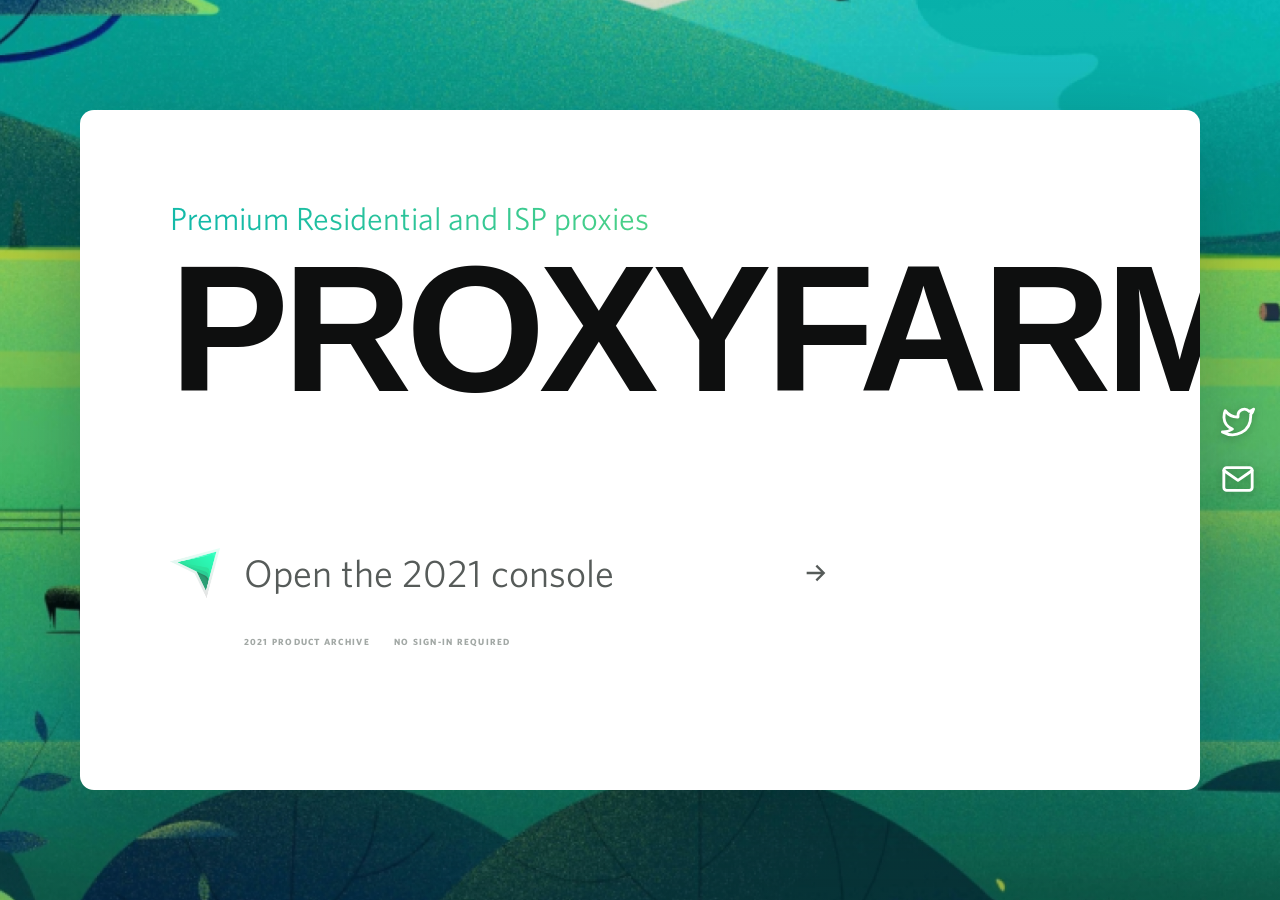
==== index.html @ 5f92fbb4 "Publish ProxyFarm 2021 archive" ====
<!doctype html>
<html lang="en">
  <head>
    <meta charset="UTF-8" />
    <meta name="viewport" content="width=device-width, initial-scale=1.0" />
    <meta name="description" content="ProxyFarm's preserved 2021 proxy dashboard." />
    <meta name="theme-color" content="#27c88a" />
    <title>ProxyFarm — 2021</title>
    <link rel="icon" href="assets/proxyfarm-logo.png" type="image/png" />
    <link rel="stylesheet" href="styles.css" />
  </head>
  <body>
    <a class="skip-link" href="#main-content">Skip to content</a>

    <section class="login-screen" id="login-screen" aria-labelledby="login-title">
      <div class="login-card">
        <p class="gradient-kicker">Premium Residential and ISP proxies</p>
        <h1 id="login-title">PROXYFARM</h1>
        <button class="dashboard-entry" id="dashboard-entry" type="button">
          <img src="assets/proxyfarm-arrow.png" alt="" />
          <span>Open the 2021 console</span>
          <svg viewBox="0 0 24 24" aria-hidden="true"><path d="m13 5 7 7-7 7-1.4-1.4 4.6-4.6H4v-2h12.2l-4.6-4.6L13 5Z" /></svg>
        </button>
        <div class="login-meta">
          <span>2021 PRODUCT ARCHIVE</span>
          <span>NO SIGN-IN REQUIRED</span>
        </div>
      </div>
      <div class="login-socials" aria-label="Historical links">
        <button type="button" data-notice="The original Twitter link is no longer active." aria-label="Historical Twitter link">
          <img src="assets/twitter.svg" alt="" />
        </button>
        <button type="button" data-notice="The original support inbox is no longer monitored." aria-label="Historical support link">
          <img src="assets/mail.svg" alt="" />
        </button>
      </div>
    </section>

    <div class="dashboard" id="dashboard" hidden>
      <aside class="mobile-drawer" id="mobile-drawer" aria-label="Mobile navigation" aria-hidden="true">
        <button class="drawer-close" id="drawer-close" type="button" aria-label="Close navigation">×</button>
        <div class="sidebar-inner"></div>
      </aside>

      <aside class="sidebar" aria-label="Primary navigation">
        <div class="sidebar-content">
          <button class="logo-button" type="button" data-route="home" aria-label="Return to ProxyFarm home">
            <img src="assets/proxyfarm-logo.png" alt="ProxyFarm" />
          </button>
          <nav class="sidebar-links">
            <button type="button" data-route="isp">ISP</button>
            <button type="button" data-route="residential">RESIDENTIAL</button>
            <button type="button" data-route="purchase">PURCHASE</button>
          </nav>
          <div class="sidebar-bottom">
            <span>2021 ARCHIVE</span>
            <div class="sidebar-socials">
              <button type="button" data-notice="The original support inbox is no longer monitored." aria-label="Historical email"><img src="assets/mail.svg" alt="" /></button>
              <button type="button" data-notice="The original Twitter link is no longer active." aria-label="Historical Twitter"><img src="assets/twitter.svg" alt="" /></button>
              <button type="button" id="terms-button" aria-label="View archive information">i</button>
            </div>
          </div>
        </div>
      </aside>

      <main class="main" id="main-content" tabindex="-1">
        <div class="mobile-bar">
          <button class="hamburger" id="hamburger" type="button" aria-label="Open navigation" aria-expanded="false"><span></span><span></span><span></span></button>
          <span>PROXYFARM</span>
        </div>

        <header class="topbar">
          <div class="page-title">
            <h2 id="page-title">ISP</h2>
            <p id="page-subtitle">Access your ISP proxies</p>
          </div>
          <div class="archive-user">
            <div class="archive-avatar"><img src="assets/proxyfarm-arrow.png" alt="" /></div>
            <span>2021 Archive</span>
            <button type="button" data-route="home" aria-label="Exit dashboard">
              <svg viewBox="0 0 24 24" aria-hidden="true"><path d="M10 4H4v16h6v-2H6V6h4V4Zm5.6 4.6L14.2 10H9v2h5.2l1.4 1.4L17 12l-1.4-1.4ZM18 5v14h2V5h-2Z" /></svg>
            </button>
          </div>
        </header>

        <div class="archive-banner" role="note">
          <strong>ProxyFarm concluded operations in 2021.</strong>
          <span>This preserved interface uses non-routable sample addresses and has no accounts, billing, or live proxy network.</span>
        </div>

        <section class="dashboard-view is-visible" data-view="isp" aria-labelledby="isp-heading">
          <div class="section-heading">
            <div><h3 id="isp-heading">ISP Proxy List</h3><p>Reserved sample records from the original dashboard format.</p></div>
            <div class="section-actions">
              <button class="outline-button" id="download-isp" type="button">Download CSV</button>
              <button class="green-button compact" id="refresh-isp" type="button">Rotate records</button>
            </div>
          </div>
          <article class="proxy-history">
            <div class="history-head">
              <div><span>ISP 25</span><small>ARCHIVED 03/04/2021</small></div>
              <button class="copy-all" id="copy-isp" type="button">COPY ALL</button>
            </div>
            <div class="proxy-list" id="isp-list" aria-live="polite"></div>
            <div class="history-foot"><span id="isp-count">25 sample endpoints</span><span>RFC 5737 · NON-ROUTABLE</span></div>
          </article>
        </section>

        <section class="dashboard-view" data-view="residential" aria-labelledby="resi-heading">
          <div class="residential-grid">
            <article class="generator-card bordered-card">
              <div class="card-heading"><img src="assets/proxyfarm-arrow.png" alt="" /><h3 id="resi-heading">GENERATOR</h3></div>
              <form id="generator-form">
                <label>Country<select id="country" required><option value="">Select a country</option><option value="US">United States</option><option value="GB">United Kingdom</option><option value="DE">Germany</option><option value="AU">Australia</option><option value="CA">Canada</option></select></label>
                <label>Amount<input id="amount" type="number" min="1" max="100" value="10" required /></label>
                <label>Type<select id="proxy-type" required><option value="rotating">Rotating session</option><option value="sticky">Sticky session</option></select></label>
                <button class="green-button" id="generate-button" type="submit">Generate</button>
              </form>
            </article>

            <article class="usage-card">
              <h3>Data Usage</h3><p>See the archived plan status</p>
              <div class="usage-table"><span>Status<strong>Inactive</strong></span><span>Data<strong>0 GB</strong></span><span>Used<strong>0 GB</strong></span></div>
              <div class="usage-track"><span></span></div>
              <small>Live usage tracking was disconnected with the service.</small>
            </article>

            <article class="booster-card">
              <h3>Purchase Boosters</h3><p>Historical 2021 data packs</p>
              <div class="booster-row"><button type="button" data-notice="Purchasing is no longer available."><i>1</i><span>1GB</span></button><button type="button" data-notice="Purchasing is no longer available."><i>2</i><span>2GB</span></button><button type="button" data-notice="Purchasing is no longer available."><i>3</i><span>3GB</span></button><button type="button" data-notice="Purchasing is no longer available."><i>4</i><span>4GB</span></button></div>
              <button class="text-link" type="button" data-route="purchase">Visit the store for more →</button>
            </article>

            <article class="generated-card">
              <div class="generated-title"><h3>Generated Proxies</h3><button id="copy-generated" type="button" disabled>Copy</button></div>
              <textarea id="generated-output" readonly placeholder="Generated sample endpoints will appear here."></textarea>
            </article>
          </div>
        </section>

        <section class="dashboard-view" data-view="purchase" aria-labelledby="purchase-heading">
          <div class="section-heading purchase-heading"><div><h3 id="purchase-heading">Proxy Plans</h3><p>Original plan structure, retained for historical reference.</p></div><span class="closed-badge">CHECKOUT CLOSED</span></div>
          <div class="plans-grid">
            <article class="plan-card">
              <div class="card-heading"><img src="assets/proxyfarm-arrow.png" alt="" /><h3>ISP Proxies</h3></div>
              <ul><li>No data restrictions</li><li>Private ISP endpoints</li><li>Username and password authentication</li><li>30-day plan period</li></ul>
              <label>Plan<select id="isp-plan"><option value="50">25 ISP — $50</option><option value="90">50 ISP — $90</option><option value="160">100 ISP — $160</option></select></label>
              <button class="green-button unavailable-button" type="button" data-notice="Checkout is permanently closed.">$50 · UNAVAILABLE</button>
            </article>
            <article class="plan-card">
              <div class="card-heading residential-icon"><span>⌂</span><h3>Residential</h3></div>
              <ul><li>Global rotating pool</li><li>Country-level targeting</li><li>Sticky session support</li><li>Usage-based data packs</li></ul>
              <label>Data<select id="resi-plan"><option value="80">10 GB — $80</option><option value="160">25 GB — $160</option><option value="280">50 GB — $280</option></select></label>
              <button class="green-button unavailable-button" type="button" data-notice="Checkout is permanently closed.">$80 · UNAVAILABLE</button>
            </article>
          </div>
          <p class="purchase-note">Purchasing, discount codes, subscriptions, and card collection are disabled. No payment information can be submitted from this site.</p>
        </section>

        <footer class="dashboard-footer"><span>PROXYFARM · 2021 PRODUCT ARCHIVE</span><span id="footer-year"></span></footer>
      </main>
    </div>

    <div class="loading-layer" id="loading-layer" hidden aria-live="polite" aria-label="Loading archived records">
      <div class="loading-card">
        <img src="assets/proxyfarm-arrow.png" alt="" />
        <strong id="loading-title">Preparing archived records</strong>
        <span id="loading-message">Locating sample endpoints…</span>
        <div class="loading-track"><i id="loading-progress"></i></div>
        <small id="loading-time">0.0s</small>
      </div>
    </div>

    <dialog class="archive-dialog" id="archive-dialog">
      <button class="dialog-close" id="dialog-close" type="button" aria-label="Close">×</button>
      <img src="assets/proxyfarm-arrow.png" alt="" />
      <span>PROXYFARM · 2021</span>
      <h2>About this archive</h2>
      <p>This static site preserves the look and interaction patterns of the original ProxyFarm dashboard. The service itself is closed.</p>
      <ul><li>No login or customer account</li><li>No payment or subscription flow</li><li>No server, database, or live proxy network</li><li>All displayed IPs are reserved for documentation</li></ul>
    </dialog>

    <div class="toast-region" id="toast-region" aria-live="polite" aria-atomic="true"></div>
    <script src="app.js" defer></script>
  </body>
</html>
---- styles.css ----
@font-face { font-family: Whitney; src: url("assets/whitneybook.woff") format("woff"); font-weight: 400; font-display: swap; }
@font-face { font-family: Whitney; src: url("assets/whitneysemibold.woff") format("woff"); font-weight: 600; font-display: swap; }
@font-face { font-family: Whitney; src: url("assets/whitneybold.woff") format("woff"); font-weight: 700; font-display: swap; }

:root {
  --green: #27c88a;
  --green-dark: #18aa74;
  --ink: #0e0f0f;
  --muted: #7d8280;
  --line: #e4e8e6;
  --panel: #f8faf9;
  --white: #fff;
  --sidebar-width: 300px;
}

* { box-sizing: border-box; }
[hidden] { display: none !important; }
html { scroll-behavior: smooth; }
body { margin: 0; color: var(--ink); font-family: Whitney, Arial, sans-serif; -webkit-font-smoothing: antialiased; }
body.drawer-open { overflow: hidden; }
button, input, select, textarea { font: inherit; }
button { color: inherit; }
.skip-link { position: fixed; top: 10px; left: 10px; z-index: 200; transform: translateY(-150%); background: var(--ink); padding: 10px 14px; color: #fff; text-decoration: none; }
.skip-link:focus { transform: translateY(0); }

.login-screen {
  display: flex;
  min-height: 100vh;
  align-items: center;
  justify-content: center;
  background: linear-gradient(rgba(9, 40, 38, .17), rgba(7, 37, 34, .32)), url("assets/farm-bg.png") center / cover fixed;
  padding: 32px;
}
.login-card { width: min(1120px, calc(100vw - 64px)); min-width: 0; min-height: min(680px, calc(100vh - 64px)); overflow: hidden; border-radius: 14px; background: #fff; padding: clamp(48px, 7vw, 105px); box-shadow: 0 30px 90px rgba(1, 38, 35, .3); }
.gradient-kicker { margin: 0; background: linear-gradient(91deg, #14baa8 6%, #83e866 96%); background-clip: text; color: transparent; font-size: clamp(20px, 2.5vw, 36px); }
.login-card h1 { margin: 8px 0 clamp(75px, 14vh, 145px); font-family: Impact, "Arial Narrow", sans-serif; font-size: clamp(78px, 14vw, 190px); font-stretch: condensed; font-weight: 900; letter-spacing: -.035em; line-height: .95; }
.dashboard-entry { display: grid; grid-template-columns: 50px auto 28px; align-items: center; gap: 24px; width: min(660px, 100%); border: 0; background: transparent; padding: 8px 0; color: #565b59; cursor: pointer; text-align: left; transition: color 160ms ease; }
.dashboard-entry:hover, .dashboard-entry:focus-visible { color: var(--green); outline: none; }
.dashboard-entry img { width: 50px; }
.dashboard-entry span { font-size: clamp(25px, 3vw, 46px); }
.dashboard-entry svg { width: 28px; fill: currentColor; transition: transform 160ms ease; }
.dashboard-entry:hover svg { transform: translateX(6px); }
.login-meta { display: flex; gap: 24px; margin: 30px 0 0 74px; color: #a2a8a5; font-size: 9px; font-weight: 700; letter-spacing: .14em; }
.login-socials { position: fixed; right: 20px; top: 50%; display: flex; flex-direction: column; gap: 12px; transform: translateY(-50%); }
.login-socials button, .sidebar-socials button { display: grid; width: 45px; height: 45px; place-items: center; border: 0; background: transparent; cursor: pointer; }
.login-socials img { width: 34px; max-height: 34px; filter: drop-shadow(0 2px 4px rgba(0,0,0,.25)); }

.dashboard { display: grid; min-height: 100vh; grid-template-columns: var(--sidebar-width) 1fr; }
.sidebar { position: sticky; top: 0; height: 100vh; background: linear-gradient(rgba(4, 57, 52, .14), rgba(4, 53, 49, .2)), url("assets/farm-bg.png") center / cover; }
.sidebar::after { position: absolute; inset: 0; background: rgba(0, 58, 53, .08); backdrop-filter: saturate(1.1); content: ""; pointer-events: none; }
.sidebar-content { position: relative; z-index: 1; display: flex; height: 100%; flex-direction: column; padding: 48px 42px 32px; }
.logo-button { width: 135px; border: 0; background: transparent; padding: 0; cursor: pointer; }
.logo-button img { display: block; width: 100%; filter: drop-shadow(0 5px 12px rgba(0, 59, 52, .26)); }
.sidebar-links { display: flex; flex-direction: column; align-items: flex-start; gap: 24px; margin-top: 58px; }
.sidebar-links button { border: 0; background: transparent; padding: 0; color: #fff; cursor: pointer; font-family: Impact, "Arial Narrow", sans-serif; font-size: 28px; letter-spacing: .035em; text-shadow: 0 4px 4px rgba(0,0,0,.22); }
.sidebar-links button:hover, .sidebar-links button:focus-visible, .sidebar-links button.is-active { color: #d9ffb2; outline: none; }
.sidebar-links button.is-active::after { display: inline-block; width: 22px; height: 3px; margin: 0 0 7px 10px; background: #d9ffb2; content: ""; }
.sidebar-bottom { margin-top: auto; }
.sidebar-bottom > span { display: block; margin-bottom: 12px; color: rgba(255,255,255,.72); font-size: 9px; font-weight: 700; letter-spacing: .14em; }
.sidebar-socials { display: flex; align-items: center; gap: 9px; }
.sidebar-socials button { width: 40px; height: 40px; border: 1px solid rgba(255,255,255,.36); border-radius: 50%; color: #fff; font-family: Georgia, serif; font-size: 17px; font-style: italic; }
.sidebar-socials img { width: 22px; max-height: 22px; }
.main { min-width: 0; background: #fff; padding: 56px clamp(28px, 5vw, 82px) 28px; }
.mobile-bar { display: none; }
.topbar { display: flex; align-items: center; justify-content: space-between; gap: 24px; margin-bottom: 30px; }
.page-title h2 { margin: 0; font-size: 34px; line-height: 1; }
.page-title p { margin: 8px 0 0; font-size: 15px; }
.archive-user { display: flex; align-items: center; gap: 13px; }
.archive-avatar { display: grid; width: 46px; height: 46px; place-items: center; border-radius: 50%; background: #e7faf3; }
.archive-avatar img { width: 30px; }
.archive-user > span { color: #5e635f; font-size: 18px; font-weight: 700; }
.archive-user > button { display: grid; width: 36px; height: 36px; place-items: center; border: 0; background: transparent; cursor: pointer; }
.archive-user svg { width: 22px; fill: #818682; }
.archive-banner { display: flex; align-items: center; gap: 8px; margin-bottom: 34px; border: 1px solid #b8ead7; border-radius: 8px; background: #effbf6; padding: 11px 14px; font-size: 11px; line-height: 1.4; }
.archive-banner strong { color: #13754f; }
.archive-banner span { color: #61736b; }
.dashboard-view { display: none; animation: view-in 220ms ease both; }
.dashboard-view.is-visible { display: block; }
@keyframes view-in { from { opacity: 0; transform: translateY(5px); } to { opacity: 1; transform: none; } }
.section-heading { display: flex; align-items: flex-end; justify-content: space-between; gap: 24px; margin-bottom: 18px; }
.section-heading h3, .usage-card h3, .booster-card h3, .generated-card h3 { margin: 0; font-size: 23px; }
.section-heading p, .usage-card > p, .booster-card > p { margin: 5px 0 0; color: #9b9f9d; font-size: 13px; }
.section-actions { display: flex; gap: 9px; }
.green-button, .outline-button { min-height: 46px; border: 0; border-radius: 999px; background: var(--green); padding: 0 24px; color: #fff; cursor: pointer; font-weight: 700; transition: 160ms ease; }
.green-button:hover, .green-button:focus-visible { background: var(--green-dark); box-shadow: 0 7px 22px rgba(39,200,138,.24); outline: none; transform: translateY(-1px); }
.green-button:disabled { cursor: wait; opacity: .58; }
.green-button.compact, .outline-button { min-height: 38px; padding: 0 17px; font-size: 11px; }
.outline-button { border: 1px solid #cbd2ce; background: #fff; color: #555b58; }
.outline-button:hover { border-color: var(--green); color: var(--green-dark); }
.proxy-history { overflow: hidden; border: 2px solid var(--green); border-radius: 12px; }
.history-head { display: flex; align-items: center; justify-content: space-between; border-bottom: 1px solid #e6ebe8; padding: 20px 26px; }
.history-head span, .history-head small { display: block; }
.history-head span { font-size: 20px; font-weight: 700; }
.history-head small { margin-top: 4px; color: #999f9b; font-size: 9px; font-weight: 700; letter-spacing: .09em; }
.copy-all, .generated-title button { border: 0; background: transparent; padding: 8px; color: var(--green-dark); cursor: pointer; font-size: 10px; font-weight: 700; letter-spacing: .08em; }
.proxy-list { height: min(52vh, 480px); min-height: 320px; overflow-y: auto; padding: 12px 26px; }
.proxy-row { display: grid; grid-template-columns: 1fr 125px 75px; align-items: center; gap: 16px; border-bottom: 1px solid #edf0ee; padding: 12px 2px; }
.proxy-row code { min-width: 0; color: #777d79; font-family: "SFMono-Regular", Consolas, monospace; font-size: 12px; }
.proxy-row span { color: #9b9f9c; font-size: 10px; font-weight: 700; }
.proxy-row button { border: 0; background: transparent; color: var(--green-dark); cursor: pointer; font-size: 9px; font-weight: 700; }
.history-foot { display: flex; justify-content: space-between; border-top: 1px solid #e6ebe8; background: #fafcfb; padding: 12px 26px; color: #969c98; font-size: 9px; font-weight: 700; letter-spacing: .08em; }
.residential-grid { display: grid; grid-template-columns: minmax(300px, .9fr) minmax(360px, 1.1fr); gap: 52px 72px; }
.bordered-card { border: 2px solid var(--green); border-radius: 12px; padding: 30px 28px; }
.card-heading { display: flex; align-items: center; gap: 15px; }
.card-heading img { width: 43px; }
.card-heading h3 { margin: 0; font-size: 22px; }
.generator-card form { display: flex; flex-direction: column; gap: 17px; margin-top: 27px; }
label { display: flex; flex-direction: column; gap: 5px; color: #747a76; font-size: 10px; }
select, input { width: 100%; height: 51px; border: 1px solid #dfe4e1; border-radius: 8px; outline: 0; background: #fff; padding: 12px 14px; color: var(--ink); font-size: 14px; }
select:focus, input:focus, textarea:focus { border-color: var(--green); box-shadow: 0 0 0 3px rgba(39,200,138,.1); }
.generator-card .green-button { width: 100%; margin-top: 10px; }
.usage-card { padding-top: 8px; }
.usage-table { display: grid; grid-template-columns: repeat(3, 1fr); margin: 32px 0 22px; }
.usage-table span { color: #a0a5a2; font-size: 11px; font-weight: 700; }
.usage-table strong { display: block; margin-top: 8px; color: var(--ink); font-size: 17px; }
.usage-track { height: 5px; background: #d7dad8; }
.usage-track span { display: block; width: 0; height: 100%; background: var(--green); }
.usage-card small { display: block; margin-top: 12px; color: #a1a5a2; }
.booster-row { display: grid; grid-template-columns: repeat(4, 76px); gap: 14px; margin: 36px 0 26px; }
.booster-row button { border: 0; background: transparent; cursor: pointer; }
.booster-row i { display: grid; width: 76px; height: 76px; place-items: center; border-radius: 14px; background: #e6e9e7; color: #b3b7b4; font-size: 26px; font-style: normal; font-weight: 700; filter: grayscale(1); }
.booster-row span { display: block; margin-top: 8px; font-size: 11px; font-weight: 700; }
.text-link { border: 0; background: transparent; padding: 0; cursor: pointer; font-weight: 700; }
.generated-title { display: flex; align-items: center; justify-content: space-between; }
.generated-title button:disabled { color: #b3b7b4; cursor: default; }
.generated-card textarea { width: 100%; height: 300px; margin-top: 20px; resize: none; border: 2px solid var(--green); border-radius: 12px; outline: 0; padding: 22px; color: #7d827f; font: 12px/1.65 "SFMono-Regular", Consolas, monospace; }
.purchase-heading { align-items: center; }
.closed-badge { border: 1px solid #e6c8c8; border-radius: 999px; background: #fff8f8; padding: 9px 12px; color: #a35d5d; font-size: 9px; font-weight: 700; letter-spacing: .09em; }
.plans-grid { display: grid; grid-template-columns: repeat(2, minmax(280px, 400px)); gap: 34px; }
.plan-card { border: 2px solid var(--green); border-radius: 12px; padding: 34px 28px; }
.residential-icon > span { display: grid; width: 43px; height: 43px; place-items: center; border: 2px solid #1a201d; border-radius: 50%; font-size: 21px; }
.plan-card ul { min-height: 155px; margin: 34px 0; padding: 0; list-style: none; }
.plan-card li { position: relative; margin-bottom: 14px; padding-left: 21px; font-size: 13px; line-height: 1.35; }
.plan-card li::before { position: absolute; left: 0; color: var(--green); content: "✓"; font-weight: 700; }
.plan-card .green-button { width: 100%; margin-top: 24px; }
.unavailable-button { background: #aeb4b1; cursor: pointer; }
.unavailable-button:hover { background: #909692; box-shadow: none; }
.purchase-note { max-width: 820px; margin-top: 25px; color: #8b908d; font-size: 11px; line-height: 1.5; }
.dashboard-footer { display: flex; justify-content: space-between; margin-top: 50px; border-top: 1px solid #e7eae8; padding-top: 19px; color: #a2a7a4; font-size: 8px; font-weight: 700; letter-spacing: .1em; }
.mobile-drawer { display: none; }

.loading-layer { position: fixed; inset: 0; z-index: 100; display: grid; place-items: center; background: rgba(4, 28, 25, .48); padding: 22px; backdrop-filter: blur(8px); }
.loading-layer[hidden] { display: none; }
.loading-card { width: min(400px, 100%); border-radius: 12px; background: #fff; padding: 34px; box-shadow: 0 25px 80px rgba(0, 38, 34, .28); }
.loading-card img { width: 52px; margin-bottom: 23px; animation: hover-arrow 1.4s ease-in-out infinite; }
@keyframes hover-arrow { 50% { transform: translateY(-6px); } }
.loading-card strong, .loading-card span { display: block; }
.loading-card strong { font-size: 19px; }
.loading-card span { margin-top: 7px; color: #8d928f; font-size: 12px; }
.loading-track { height: 4px; margin-top: 25px; overflow: hidden; border-radius: 8px; background: #e4e8e6; }
.loading-track i { display: block; width: 0; height: 100%; background: var(--green); transition: width 220ms ease; }
.loading-card small { display: block; margin-top: 8px; color: #9aa09c; font: 9px "SFMono-Regular", Consolas, monospace; text-align: right; }
.archive-dialog { width: min(480px, calc(100vw - 32px)); border: 0; border-radius: 12px; padding: 34px; box-shadow: 0 24px 80px rgba(0,0,0,.3); }
.archive-dialog::backdrop { background: rgba(3,26,23,.6); backdrop-filter: blur(4px); }
.archive-dialog > img { width: 48px; }
.archive-dialog > span { display: block; margin-top: 20px; color: var(--green-dark); font-size: 9px; font-weight: 700; letter-spacing: .12em; }
.archive-dialog h2 { margin: 7px 0 12px; }
.archive-dialog p, .archive-dialog li { color: #6f7571; font-size: 12px; line-height: 1.5; }
.archive-dialog ul { padding-left: 18px; }
.dialog-close { position: absolute; top: 12px; right: 14px; border: 0; background: transparent; cursor: pointer; font-size: 24px; }
.toast-region { position: fixed; right: 18px; bottom: 18px; z-index: 140; display: flex; width: min(340px, calc(100vw - 36px)); flex-direction: column; gap: 8px; }
.toast { border-left: 4px solid var(--green); border-radius: 7px; background: #101b17; padding: 13px 15px; color: #fff; box-shadow: 0 12px 38px rgba(0,0,0,.26); font-size: 11px; animation: toast-in 180ms ease both; }
@keyframes toast-in { from { opacity: 0; transform: translateY(7px); } }

@media (max-width: 1040px) {
  :root { --sidebar-width: 240px; }
  .sidebar-content { padding-right: 30px; padding-left: 30px; }
  .residential-grid { gap: 40px; }
}

@media (max-width: 800px) {
  .login-card { width: min(100%, 680px); }
  .login-socials { position: absolute; right: auto; bottom: 22px; top: auto; flex-direction: row; transform: none; }
  .dashboard { display: block; }
  .sidebar { display: none; }
  .main { min-height: 100vh; padding: 0 24px 28px; }
  .mobile-bar { display: flex; height: 67px; align-items: center; justify-content: space-between; border-bottom: 1px solid #e7eae8; }
  .mobile-bar > span { font-family: Impact, "Arial Narrow", sans-serif; font-size: 18px; letter-spacing: .05em; }
  .hamburger { display: flex; width: 38px; height: 38px; flex-direction: column; justify-content: center; gap: 5px; border: 0; background: transparent; cursor: pointer; }
  .hamburger span { width: 25px; height: 2px; background: #111; }
  .topbar { margin-top: 26px; }
  .mobile-drawer { position: fixed; inset: 0 auto 0 0; z-index: 80; display: block; width: min(300px, 84vw); transform: translateX(-101%); background: linear-gradient(rgba(4,57,52,.12), rgba(4,53,49,.2)), url("assets/farm-bg.png") center / cover; transition: transform 200ms ease; }
  .mobile-drawer.is-open { transform: none; }
  .mobile-drawer .sidebar-inner { height: 100%; }
  .mobile-drawer .sidebar-content { height: 100%; }
  .drawer-close { position: absolute; top: 16px; right: 18px; z-index: 2; border: 0; background: transparent; color: #fff; cursor: pointer; font-size: 30px; }
  body.drawer-open::after { position: fixed; inset: 0; z-index: 70; background: rgba(0,30,27,.5); content: ""; }
  .residential-grid { grid-template-columns: 1fr; }
  .plans-grid { grid-template-columns: repeat(2, 1fr); }
}

@media (max-width: 600px) {
  .login-screen { align-items: center; padding: 18px; }
  .login-card { width: 100%; min-height: min(560px, calc(100vh - 80px)); padding: 38px 25px; }
  .gradient-kicker { font-size: 17px; }
  .login-card h1 { margin: 17px 0 80px; font-size: clamp(50px, 15.5vw, 68px); letter-spacing: -.045em; white-space: nowrap; }
  .dashboard-entry { grid-template-columns: 38px 1fr 22px; gap: 13px; }
  .dashboard-entry img { width: 38px; }
  .dashboard-entry span { font-size: 23px; line-height: 1.15; }
  .login-meta { align-items: flex-start; flex-direction: column; gap: 7px; margin: 25px 0 0 51px; }
  .main { width: 100%; max-width: 100vw; overflow-x: hidden; padding-right: 16px; padding-left: 16px; }
  .topbar { align-items: flex-start; }
  .archive-user > span { display: none; }
  .archive-banner { width: 100%; max-width: 100%; min-width: 0; align-items: flex-start; flex-direction: column; overflow-wrap: anywhere; }
  .dashboard-view,
  .section-heading,
  .section-actions,
  .proxy-history { width: 100%; max-width: 100%; min-width: 0; }
  .section-heading { align-items: stretch; flex-direction: column; }
  .section-actions { display: grid; grid-template-columns: repeat(2, minmax(0, 1fr)); }
  .section-actions button { width: 100%; min-width: 0; overflow: hidden; padding-right: 6px; padding-left: 6px; text-overflow: ellipsis; white-space: nowrap; }
  .proxy-row { grid-template-columns: 1fr auto; gap: 7px; }
  .proxy-row span { display: none; }
  .proxy-row code { overflow: hidden; text-overflow: ellipsis; white-space: nowrap; }
  .proxy-list { padding: 8px 15px; }
  .history-head, .history-foot { padding-right: 15px; padding-left: 15px; }
  .history-foot span:last-child { display: none; }
  .residential-grid { gap: 34px; }
  .booster-row { grid-template-columns: repeat(4, 1fr); gap: 7px; }
  .booster-row i { width: 100%; height: 60px; }
  .plans-grid { grid-template-columns: 1fr; }
  .plan-card { padding: 27px 22px; }
  .closed-badge { align-self: flex-start; }
  .dashboard-footer { align-items: flex-start; flex-direction: column; gap: 6px; }
}

@media (prefers-reduced-motion: reduce) {
  *, *::before, *::after { scroll-behavior: auto !important; animation-duration: .01ms !important; animation-iteration-count: 1 !important; transition-duration: .01ms !important; }
}
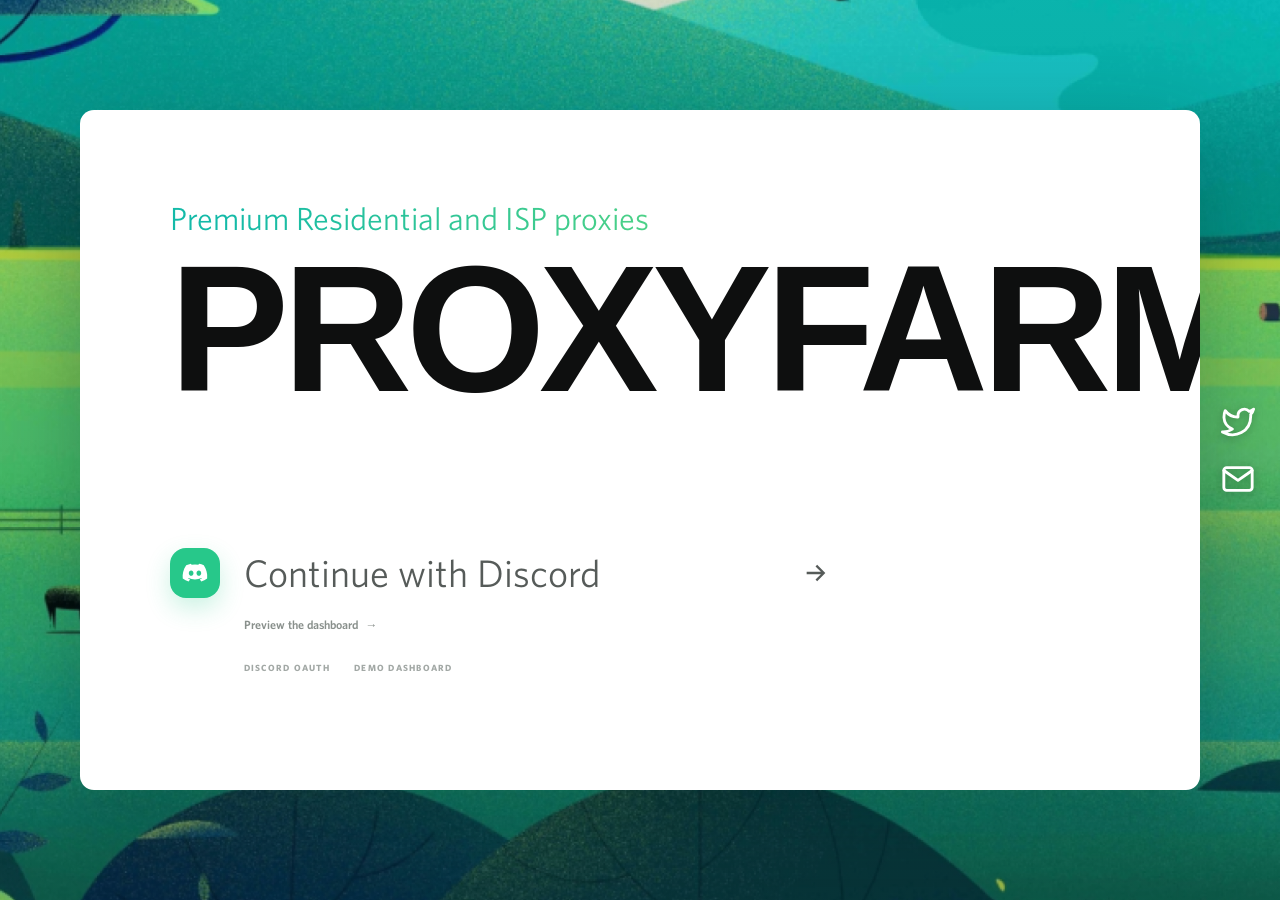
==== commit 947890cf: "Deploy restored ProxyFarm demo" ====
--- a/index.html
+++ b/index.html
@@ -3,9 +3,9 @@
   <head>
     <meta charset="UTF-8" />
     <meta name="viewport" content="width=device-width, initial-scale=1.0" />
-    <meta name="description" content="ProxyFarm's preserved 2021 proxy dashboard." />
+    <meta name="description" content="ProxyFarm residential and ISP proxy dashboard." />
     <meta name="theme-color" content="#27c88a" />
-    <title>ProxyFarm — 2021</title>
+    <title>ProxyFarm — Proxy Dashboard</title>
     <link rel="icon" href="assets/proxyfarm-logo.png" type="image/png" />
     <link rel="stylesheet" href="styles.css" />
   </head>
@@ -16,23 +16,22 @@
       <div class="login-card">
         <p class="gradient-kicker">Premium Residential and ISP proxies</p>
         <h1 id="login-title">PROXYFARM</h1>
-        <button class="dashboard-entry" id="dashboard-entry" type="button">
-          <img src="assets/proxyfarm-arrow.png" alt="" />
-          <span>Open the 2021 console</span>
+        <button class="dashboard-entry" id="discord-login" type="button">
+          <span class="discord-mark" aria-hidden="true">
+            <svg viewBox="0 0 24 24"><path d="M19.54 5.34A16.3 16.3 0 0 0 15.44 4l-.5 1.02a15.1 15.1 0 0 0-5.88 0L8.55 4a16.48 16.48 0 0 0-4.1 1.35C1.85 9.2 1.15 12.95 1.5 16.64a16.48 16.48 0 0 0 5.03 2.54l1.22-1.67c-.67-.25-1.3-.56-1.9-.93l.47-.36c3.67 1.69 7.65 1.69 11.28 0l.48.36c-.61.37-1.25.68-1.91.93l1.22 1.67a16.4 16.4 0 0 0 5.02-2.54c.42-4.28-.72-7.99-2.87-11.3ZM8.69 14.38c-1.1 0-2-1.01-2-2.25s.88-2.26 2-2.26c1.12 0 2.02 1.02 2 2.26 0 1.24-.88 2.25-2 2.25Zm6.62 0c-1.1 0-2-1.01-2-2.25s.88-2.26 2-2.26c1.12 0 2.02 1.02 2 2.26 0 1.24-.88 2.25-2 2.25Z" /></svg>
+          </span>
+          <span>Continue with Discord</span>
           <svg viewBox="0 0 24 24" aria-hidden="true"><path d="m13 5 7 7-7 7-1.4-1.4 4.6-4.6H4v-2h12.2l-4.6-4.6L13 5Z" /></svg>
         </button>
+        <button class="preview-entry" id="preview-entry" type="button">Preview the dashboard <span aria-hidden="true">→</span></button>
         <div class="login-meta">
-          <span>2021 PRODUCT ARCHIVE</span>
-          <span>NO SIGN-IN REQUIRED</span>
+          <span>DISCORD OAUTH</span>
+          <span>DEMO DASHBOARD</span>
         </div>
       </div>
-      <div class="login-socials" aria-label="Historical links">
-        <button type="button" data-notice="The original Twitter link is no longer active." aria-label="Historical Twitter link">
-          <img src="assets/twitter.svg" alt="" />
-        </button>
-        <button type="button" data-notice="The original support inbox is no longer monitored." aria-label="Historical support link">
-          <img src="assets/mail.svg" alt="" />
-        </button>
+      <div class="login-socials" aria-label="ProxyFarm links">
+        <a href="https://twitter.com/proxyfarm" target="_blank" rel="noreferrer" aria-label="ProxyFarm on Twitter"><img src="assets/twitter.svg" alt="" /></a>
+        <a href="mailto:support@proxy-farm.com" aria-label="Email ProxyFarm support"><img src="assets/mail.svg" alt="" /></a>
       </div>
     </section>
 
@@ -48,16 +47,25 @@
             <img src="assets/proxyfarm-logo.png" alt="ProxyFarm" />
           </button>
           <nav class="sidebar-links">
-            <button type="button" data-route="isp">ISP</button>
-            <button type="button" data-route="residential">RESIDENTIAL</button>
-            <button type="button" data-route="purchase">PURCHASE</button>
+            <button type="button" data-route="isp">
+              <svg class="nav-icon" viewBox="0 0 20 14" aria-hidden="true"><path d="M11.43 5.64a1.98 1.98 0 1 0-2.83 2.78 1.98 1.98 0 0 0 2.83-2.78ZM7.12 4.17 5.7 2.78a6.09 6.09 0 0 0 .1 8.44l1.41-1.39a4.31 4.31 0 0 1-.1-5.66ZM4.29 1.39 2.88 0a9.85 9.85 0 0 0 .1 14l1.41-1.39c-2.83-2.78-2.93-8.44-.1-11.22Zm9.9 1.39-1.41 1.39a4.31 4.31 0 0 1 .1 5.66l1.41 1.39c2.12-2.08 2.02-6.36-.1-8.44ZM17.12 14l-1.41-1.39c2.83-2.78 2.73-8.44-.1-11.22L17.02 0a9.85 9.85 0 0 1 .1 14Z" /></svg>
+              <span>ISP</span>
+            </button>
+            <button type="button" data-route="residential">
+              <svg class="nav-icon" viewBox="0 0 24 24" aria-hidden="true"><path d="M12 2a8 8 0 0 0-8 8v2H2v8h20v-8h-2v-2a8 8 0 0 0-8-8Zm-5 8a5 5 0 0 1 10 0v2H7v-2Zm-2 5h14v2H5v-2Z" /></svg>
+              <span>RESIDENTIAL</span>
+            </button>
+            <button type="button" data-route="purchase">
+              <svg class="nav-icon" viewBox="0 0 20 18" aria-hidden="true"><path d="M1 2h3l2.1 9.1a2 2 0 0 0 2 1.6h7.4a2 2 0 0 0 1.9-1.4L19 5H6.1l-.5-2.2A1 1 0 0 0 4.6 2H1Zm7.2 13.1a1.45 1.45 0 1 0 0 2.9 1.45 1.45 0 0 0 0-2.9Zm7.2 0a1.45 1.45 0 1 0 0 2.9 1.45 1.45 0 0 0 0-2.9Z" /></svg>
+              <span>PURCHASE</span>
+            </button>
           </nav>
           <div class="sidebar-bottom">
-            <span>2021 ARCHIVE</span>
+            <span>PREMIUM PROXY INFRASTRUCTURE</span>
             <div class="sidebar-socials">
-              <button type="button" data-notice="The original support inbox is no longer monitored." aria-label="Historical email"><img src="assets/mail.svg" alt="" /></button>
-              <button type="button" data-notice="The original Twitter link is no longer active." aria-label="Historical Twitter"><img src="assets/twitter.svg" alt="" /></button>
-              <button type="button" id="terms-button" aria-label="View archive information">i</button>
+              <a href="mailto:support@proxy-farm.com" aria-label="Email support"><img src="assets/mail.svg" alt="" /></a>
+              <a href="https://twitter.com/proxyfarm" target="_blank" rel="noreferrer" aria-label="ProxyFarm on Twitter"><img src="assets/twitter.svg" alt="" /></a>
+              <button type="button" data-info aria-label="View demo information">i</button>
             </div>
           </div>
         </div>
@@ -74,35 +82,36 @@
             <h2 id="page-title">ISP</h2>
             <p id="page-subtitle">Access your ISP proxies</p>
           </div>
-          <div class="archive-user">
-            <div class="archive-avatar"><img src="assets/proxyfarm-arrow.png" alt="" /></div>
-            <span>2021 Archive</span>
-            <button type="button" data-route="home" aria-label="Exit dashboard">
-              <svg viewBox="0 0 24 24" aria-hidden="true"><path d="M10 4H4v16h6v-2H6V6h4V4Zm5.6 4.6L14.2 10H9v2h5.2l1.4 1.4L17 12l-1.4-1.4ZM18 5v14h2V5h-2Z" /></svg>
+          <div class="account-user">
+            <div class="account-avatar"><img id="account-avatar" src="assets/proxyfarm-arrow.png" alt="" /></div>
+            <span id="account-name">Demo Account</span>
+            <button type="button" id="logout-button" aria-label="Log out">
+              <svg viewBox="0 0 16 20" aria-hidden="true"><path d="M0 10a1 1 0 0 0 1 1h7.6l-2.3 2.3a1 1 0 1 0 1.4 1.4l4-4a1 1 0 0 0 0-1.4l-4-4a1 1 0 1 0-1.4 1.4L8.6 9H1a1 1 0 0 0-1 1Zm13-10H3a3 3 0 0 0-3 3v3a1 1 0 0 0 2 0V3a1 1 0 0 1 1-1h10a1 1 0 0 1 1 1v14a1 1 0 0 1-1 1H3a1 1 0 0 1-1-1v-3a1 1 0 0 0-2 0v3a3 3 0 0 0 3 3h10a3 3 0 0 0 3-3V3a3 3 0 0 0-3-3Z" /></svg>
             </button>
           </div>
         </header>
 
-        <div class="archive-banner" role="note">
-          <strong>ProxyFarm concluded operations in 2021.</strong>
-          <span>This preserved interface uses non-routable sample addresses and has no accounts, billing, or live proxy network.</span>
+        <div class="status-banner" role="status">
+          <span class="status-pulse" aria-hidden="true"></span>
+          <strong>All systems operational</strong>
+          <span>ISP and residential gateways are responding normally.</span>
         </div>
 
         <section class="dashboard-view is-visible" data-view="isp" aria-labelledby="isp-heading">
           <div class="section-heading">
-            <div><h3 id="isp-heading">ISP Proxy List</h3><p>Reserved sample records from the original dashboard format.</p></div>
+            <div><h3 id="isp-heading">ISP Proxy List</h3><p>Your allocated private ISP endpoints.</p></div>
             <div class="section-actions">
-              <button class="outline-button" id="download-isp" type="button">Download CSV</button>
-              <button class="green-button compact" id="refresh-isp" type="button">Rotate records</button>
+              <button class="outline-button csv-button" id="download-isp" type="button"><svg viewBox="0 0 24 24" aria-hidden="true"><path d="M11 3h2v10l3.5-3.5 1.4 1.4-5.9 5.9-5.9-5.9 1.4-1.4L11 13V3Zm-6 16h14v2H5v-2Z" /></svg>Download CSV</button>
+              <button class="green-button compact" id="refresh-isp" type="button">Rotate credentials</button>
             </div>
           </div>
           <article class="proxy-history">
             <div class="history-head">
-              <div><span>ISP 25</span><small>ARCHIVED 03/04/2021</small></div>
+              <div><span>ISP 25</span><small>ACTIVE ALLOCATION · USER/PASS AUTH</small></div>
               <button class="copy-all" id="copy-isp" type="button">COPY ALL</button>
             </div>
             <div class="proxy-list" id="isp-list" aria-live="polite"></div>
-            <div class="history-foot"><span id="isp-count">25 sample endpoints</span><span>RFC 5737 · NON-ROUTABLE</span></div>
+            <div class="history-foot"><span id="isp-count">25 endpoints</span><span>HTTP/SOCKS5 · STATIC FORMAT</span></div>
           </article>
         </section>
 
@@ -114,70 +123,72 @@
                 <label>Country<select id="country" required><option value="">Select a country</option><option value="US">United States</option><option value="GB">United Kingdom</option><option value="DE">Germany</option><option value="AU">Australia</option><option value="CA">Canada</option></select></label>
                 <label>Amount<input id="amount" type="number" min="1" max="100" value="10" required /></label>
                 <label>Type<select id="proxy-type" required><option value="rotating">Rotating session</option><option value="sticky">Sticky session</option></select></label>
-                <button class="green-button" id="generate-button" type="submit">Generate</button>
+                <button class="green-button" id="generate-button" type="submit">Generate proxies</button>
               </form>
             </article>
 
             <article class="usage-card">
-              <h3>Data Usage</h3><p>See the archived plan status</p>
-              <div class="usage-table"><span>Status<strong>Inactive</strong></span><span>Data<strong>0 GB</strong></span><span>Used<strong>0 GB</strong></span></div>
-              <div class="usage-track"><span></span></div>
-              <small>Live usage tracking was disconnected with the service.</small>
+              <div class="metric-icon" aria-hidden="true"><svg viewBox="0 0 42 42"><path d="M21 3C11.4 3 5 5.8 5 9.4s6.4 6.4 16 6.4 16-2.8 16-6.4S30.6 3 21 3Zm-16 11v6c0 3.6 6.4 6.4 16 6.4s16-2.8 16-6.4v-6c-3.3 2.7-9 4.2-16 4.2S8.3 16.7 5 14Zm0 11v5.6c0 4.2 7.6 6.4 16 6.4s16-2.2 16-6.4V25c-3.3 2.7-9 4.2-16 4.2S8.3 27.7 5 25Z" /></svg></div>
+              <h3>Data Usage</h3><p>Current residential plan</p>
+              <div class="usage-table"><span>Status<strong>Active</strong></span><span>Data<strong id="plan-data">50 GB</strong></span><span>Used<strong id="used-data">12.4 GB</strong></span></div>
+              <div class="usage-track"><span id="usage-progress"></span></div>
+              <small id="usage-caption">37.6 GB remaining in this billing period.</small>
             </article>
 
             <article class="booster-card">
-              <h3>Purchase Boosters</h3><p>Historical 2021 data packs</p>
-              <div class="booster-row"><button type="button" data-notice="Purchasing is no longer available."><i>1</i><span>1GB</span></button><button type="button" data-notice="Purchasing is no longer available."><i>2</i><span>2GB</span></button><button type="button" data-notice="Purchasing is no longer available."><i>3</i><span>3GB</span></button><button type="button" data-notice="Purchasing is no longer available."><i>4</i><span>4GB</span></button></div>
+              <div class="metric-icon bolt-icon" aria-hidden="true"><svg viewBox="0 0 31 49"><path d="M30.4 18.8a1 1 0 0 0-.9-.5H17.1L19.2 1a1 1 0 0 0-1.9-.6L.1 29a1 1 0 0 0 .9 1.5h12.2l-1.7 17.2a1 1 0 0 0 1.9.6l17-28.5Z" /></svg></div>
+              <h3>Purchase Boosters</h3><p>Add data to the current plan</p>
+              <div class="booster-row"><button type="button" data-booster="1"><i>1</i><span>1GB</span></button><button type="button" data-booster="2"><i>2</i><span>2GB</span></button><button type="button" data-booster="3"><i>3</i><span>3GB</span></button><button type="button" data-booster="4"><i>4</i><span>4GB</span></button></div>
               <button class="text-link" type="button" data-route="purchase">Visit the store for more →</button>
             </article>
 
             <article class="generated-card">
               <div class="generated-title"><h3>Generated Proxies</h3><button id="copy-generated" type="button" disabled>Copy</button></div>
-              <textarea id="generated-output" readonly placeholder="Generated sample endpoints will appear here."></textarea>
+              <textarea id="generated-output" readonly placeholder="Generated endpoints will appear here."></textarea>
             </article>
           </div>
         </section>
 
         <section class="dashboard-view" data-view="purchase" aria-labelledby="purchase-heading">
-          <div class="section-heading purchase-heading"><div><h3 id="purchase-heading">Proxy Plans</h3><p>Original plan structure, retained for historical reference.</p></div><span class="closed-badge">CHECKOUT CLOSED</span></div>
+          <div class="section-heading purchase-heading"><div><h3 id="purchase-heading">Proxy Plans</h3><p>Choose a package for the demo account.</p></div><span class="available-badge">PLANS AVAILABLE</span></div>
           <div class="plans-grid">
             <article class="plan-card">
-              <div class="card-heading"><img src="assets/proxyfarm-arrow.png" alt="" /><h3>ISP Proxies</h3></div>
+              <div class="card-heading"><svg class="product-icon" viewBox="0 0 20 18" aria-hidden="true"><path d="M1 2h3l2.1 9.1a2 2 0 0 0 2 1.6h7.4a2 2 0 0 0 1.9-1.4L19 5H6.1l-.5-2.2A1 1 0 0 0 4.6 2H1Zm7.2 13.1a1.45 1.45 0 1 0 0 2.9 1.45 1.45 0 0 0 0-2.9Zm7.2 0a1.45 1.45 0 1 0 0 2.9 1.45 1.45 0 0 0 0-2.9Z" /></svg><h3>ISP Proxies</h3></div>
               <ul><li>No data restrictions</li><li>Private ISP endpoints</li><li>Username and password authentication</li><li>30-day plan period</li></ul>
               <label>Plan<select id="isp-plan"><option value="50">25 ISP — $50</option><option value="90">50 ISP — $90</option><option value="160">100 ISP — $160</option></select></label>
-              <button class="green-button unavailable-button" type="button" data-notice="Checkout is permanently closed.">$50 · UNAVAILABLE</button>
+              <button class="green-button plan-button" type="button" data-plan="ISP 25">ADD TO ACCOUNT · $50</button>
             </article>
             <article class="plan-card">
-              <div class="card-heading residential-icon"><span>⌂</span><h3>Residential</h3></div>
+              <div class="card-heading"><svg class="product-icon" viewBox="0 0 24 24" aria-hidden="true"><path d="M12 2a8 8 0 0 0-8 8v2H2v8h20v-8h-2v-2a8 8 0 0 0-8-8Zm-5 8a5 5 0 0 1 10 0v2H7v-2Zm-2 5h14v2H5v-2Z" /></svg><h3>Residential</h3></div>
               <ul><li>Global rotating pool</li><li>Country-level targeting</li><li>Sticky session support</li><li>Usage-based data packs</li></ul>
               <label>Data<select id="resi-plan"><option value="80">10 GB — $80</option><option value="160">25 GB — $160</option><option value="280">50 GB — $280</option></select></label>
-              <button class="green-button unavailable-button" type="button" data-notice="Checkout is permanently closed.">$80 · UNAVAILABLE</button>
+              <button class="green-button plan-button" type="button" data-plan="Residential 10 GB">ADD TO ACCOUNT · $80</button>
             </article>
           </div>
-          <p class="purchase-note">Purchasing, discount codes, subscriptions, and card collection are disabled. No payment information can be submitted from this site.</p>
+          <p class="purchase-note">Plan selection updates this browser-only demo account. No card details or payment information are collected.</p>
         </section>
 
-        <footer class="dashboard-footer"><span>PROXYFARM · 2021 PRODUCT ARCHIVE</span><span id="footer-year"></span></footer>
+        <footer class="dashboard-footer"><span>PROXYFARM · PREMIUM PROXY INFRASTRUCTURE</span><span id="footer-year"></span></footer>
       </main>
     </div>
 
-    <div class="loading-layer" id="loading-layer" hidden aria-live="polite" aria-label="Loading archived records">
+    <div class="loading-layer" id="loading-layer" hidden aria-live="polite" aria-label="Loading proxy records">
       <div class="loading-card">
         <img src="assets/proxyfarm-arrow.png" alt="" />
-        <strong id="loading-title">Preparing archived records</strong>
-        <span id="loading-message">Locating sample endpoints…</span>
+        <strong id="loading-title">Preparing proxy records</strong>
+        <span id="loading-message">Connecting to gateways…</span>
         <div class="loading-track"><i id="loading-progress"></i></div>
         <small id="loading-time">0.0s</small>
       </div>
     </div>
 
-    <dialog class="archive-dialog" id="archive-dialog">
+    <dialog class="info-dialog" id="info-dialog">
       <button class="dialog-close" id="dialog-close" type="button" aria-label="Close">×</button>
       <img src="assets/proxyfarm-arrow.png" alt="" />
-      <span>PROXYFARM · 2021</span>
-      <h2>About this archive</h2>
-      <p>This static site preserves the look and interaction patterns of the original ProxyFarm dashboard. The service itself is closed.</p>
-      <ul><li>No login or customer account</li><li>No payment or subscription flow</li><li>No server, database, or live proxy network</li><li>All displayed IPs are reserved for documentation</li></ul>
+      <span>PROXYFARM · DEMO ENVIRONMENT</span>
+      <h2>About this dashboard</h2>
+      <p>This interface demonstrates the ProxyFarm customer experience. Endpoint credentials follow the production format but are not connected to a proxy network.</p>
+      <ul><li>Discord authorization requests basic identity only</li><li>Credentials are generated locally in your browser</li><li>Plan changes stay in the current browser session</li><li>No payment information is collected</li></ul>
     </dialog>
 
     <div class="toast-region" id="toast-region" aria-live="polite" aria-atomic="true"></div>
--- a/styles.css
+++ b/styles.css
@@ -36,13 +36,17 @@
 .login-card h1 { margin: 8px 0 clamp(75px, 14vh, 145px); font-family: Impact, "Arial Narrow", sans-serif; font-size: clamp(78px, 14vw, 190px); font-stretch: condensed; font-weight: 900; letter-spacing: -.035em; line-height: .95; }
 .dashboard-entry { display: grid; grid-template-columns: 50px auto 28px; align-items: center; gap: 24px; width: min(660px, 100%); border: 0; background: transparent; padding: 8px 0; color: #565b59; cursor: pointer; text-align: left; transition: color 160ms ease; }
 .dashboard-entry:hover, .dashboard-entry:focus-visible { color: var(--green); outline: none; }
-.dashboard-entry img { width: 50px; }
-.dashboard-entry span { font-size: clamp(25px, 3vw, 46px); }
-.dashboard-entry svg { width: 28px; fill: currentColor; transition: transform 160ms ease; }
-.dashboard-entry:hover svg { transform: translateX(6px); }
+.discord-mark { display: grid; width: 50px; height: 50px; place-items: center; border-radius: 16px; background: var(--green); box-shadow: 0 10px 24px rgba(39,200,138,.24); }
+.dashboard-entry > span:not(.discord-mark) { font-size: clamp(25px, 3vw, 46px); }
+.dashboard-entry > svg { width: 28px; fill: currentColor; transition: transform 160ms ease; }
+.discord-mark svg { width: 28px; fill: #fff; }
+.dashboard-entry:hover > svg { transform: translateX(6px); }
+.preview-entry { margin: 12px 0 0 74px; border: 0; background: transparent; padding: 0; color: #89908c; cursor: pointer; font-size: 12px; font-weight: 600; }
+.preview-entry:hover, .preview-entry:focus-visible { color: var(--green-dark); outline: none; }
+.preview-entry span { margin-left: 5px; }
 .login-meta { display: flex; gap: 24px; margin: 30px 0 0 74px; color: #a2a8a5; font-size: 9px; font-weight: 700; letter-spacing: .14em; }
 .login-socials { position: fixed; right: 20px; top: 50%; display: flex; flex-direction: column; gap: 12px; transform: translateY(-50%); }
-.login-socials button, .sidebar-socials button { display: grid; width: 45px; height: 45px; place-items: center; border: 0; background: transparent; cursor: pointer; }
+.login-socials a, .sidebar-socials a, .sidebar-socials button { display: grid; width: 45px; height: 45px; place-items: center; border: 0; background: transparent; cursor: pointer; }
 .login-socials img { width: 34px; max-height: 34px; filter: drop-shadow(0 2px 4px rgba(0,0,0,.25)); }
 
 .dashboard { display: grid; min-height: 100vh; grid-template-columns: var(--sidebar-width) 1fr; }
@@ -52,28 +56,31 @@
 .logo-button { width: 135px; border: 0; background: transparent; padding: 0; cursor: pointer; }
 .logo-button img { display: block; width: 100%; filter: drop-shadow(0 5px 12px rgba(0, 59, 52, .26)); }
 .sidebar-links { display: flex; flex-direction: column; align-items: flex-start; gap: 24px; margin-top: 58px; }
-.sidebar-links button { border: 0; background: transparent; padding: 0; color: #fff; cursor: pointer; font-family: Impact, "Arial Narrow", sans-serif; font-size: 28px; letter-spacing: .035em; text-shadow: 0 4px 4px rgba(0,0,0,.22); }
+.sidebar-links button { display: flex; align-items: center; gap: 13px; border: 0; background: transparent; padding: 0; color: #fff; cursor: pointer; font-family: Impact, "Arial Narrow", sans-serif; font-size: 28px; letter-spacing: .035em; text-shadow: 0 4px 4px rgba(0,0,0,.22); }
 .sidebar-links button:hover, .sidebar-links button:focus-visible, .sidebar-links button.is-active { color: #d9ffb2; outline: none; }
-.sidebar-links button.is-active::after { display: inline-block; width: 22px; height: 3px; margin: 0 0 7px 10px; background: #d9ffb2; content: ""; }
+.sidebar-links button.is-active::after { display: inline-block; width: 22px; height: 3px; margin-left: 2px; background: #d9ffb2; content: ""; }
+.nav-icon { width: 21px; max-height: 20px; overflow: visible; fill: currentColor; filter: drop-shadow(0 3px 4px rgba(0,0,0,.16)); }
 .sidebar-bottom { margin-top: auto; }
 .sidebar-bottom > span { display: block; margin-bottom: 12px; color: rgba(255,255,255,.72); font-size: 9px; font-weight: 700; letter-spacing: .14em; }
 .sidebar-socials { display: flex; align-items: center; gap: 9px; }
-.sidebar-socials button { width: 40px; height: 40px; border: 1px solid rgba(255,255,255,.36); border-radius: 50%; color: #fff; font-family: Georgia, serif; font-size: 17px; font-style: italic; }
+.sidebar-socials a, .sidebar-socials button { width: 40px; height: 40px; border: 1px solid rgba(255,255,255,.36); border-radius: 50%; color: #fff; font-family: Georgia, serif; font-size: 17px; font-style: italic; text-decoration: none; }
 .sidebar-socials img { width: 22px; max-height: 22px; }
 .main { min-width: 0; background: #fff; padding: 56px clamp(28px, 5vw, 82px) 28px; }
 .mobile-bar { display: none; }
 .topbar { display: flex; align-items: center; justify-content: space-between; gap: 24px; margin-bottom: 30px; }
 .page-title h2 { margin: 0; font-size: 34px; line-height: 1; }
 .page-title p { margin: 8px 0 0; font-size: 15px; }
-.archive-user { display: flex; align-items: center; gap: 13px; }
-.archive-avatar { display: grid; width: 46px; height: 46px; place-items: center; border-radius: 50%; background: #e7faf3; }
-.archive-avatar img { width: 30px; }
-.archive-user > span { color: #5e635f; font-size: 18px; font-weight: 700; }
-.archive-user > button { display: grid; width: 36px; height: 36px; place-items: center; border: 0; background: transparent; cursor: pointer; }
-.archive-user svg { width: 22px; fill: #818682; }
-.archive-banner { display: flex; align-items: center; gap: 8px; margin-bottom: 34px; border: 1px solid #b8ead7; border-radius: 8px; background: #effbf6; padding: 11px 14px; font-size: 11px; line-height: 1.4; }
-.archive-banner strong { color: #13754f; }
-.archive-banner span { color: #61736b; }
+.account-user { display: flex; align-items: center; gap: 13px; }
+.account-avatar { display: grid; width: 46px; height: 46px; overflow: hidden; place-items: center; border-radius: 50%; background: #e7faf3; }
+.account-avatar img { width: 100%; height: 100%; object-fit: cover; }
+.account-user > span { color: #5e635f; font-size: 18px; font-weight: 700; }
+.account-user > button { display: grid; width: 36px; height: 36px; place-items: center; border: 0; background: transparent; cursor: pointer; }
+.account-user svg { width: 18px; fill: #cd2b2b; }
+.status-banner { display: flex; align-items: center; gap: 8px; margin-bottom: 34px; border: 1px solid #b8ead7; border-radius: 8px; background: #effbf6; padding: 11px 14px; font-size: 11px; line-height: 1.4; }
+.status-banner strong { color: #13754f; }
+.status-banner > span:last-child { color: #61736b; }
+.status-pulse { width: 8px; height: 8px; border-radius: 50%; background: var(--green); box-shadow: 0 0 0 0 rgba(39,200,138,.5); animation: pulse 2s ease-out infinite; }
+@keyframes pulse { 70% { box-shadow: 0 0 0 7px rgba(39,200,138,0); } 100% { box-shadow: 0 0 0 0 rgba(39,200,138,0); } }
 .dashboard-view { display: none; animation: view-in 220ms ease both; }
 .dashboard-view.is-visible { display: block; }
 @keyframes view-in { from { opacity: 0; transform: translateY(5px); } to { opacity: 1; transform: none; } }
@@ -87,6 +94,8 @@
 .green-button.compact, .outline-button { min-height: 38px; padding: 0 17px; font-size: 11px; }
 .outline-button { border: 1px solid #cbd2ce; background: #fff; color: #555b58; }
 .outline-button:hover { border-color: var(--green); color: var(--green-dark); }
+.csv-button { display: inline-flex; align-items: center; gap: 7px; }
+.csv-button svg { width: 16px; fill: currentColor; }
 .proxy-history { overflow: hidden; border: 2px solid var(--green); border-radius: 12px; }
 .history-head { display: flex; align-items: center; justify-content: space-between; border-bottom: 1px solid #e6ebe8; padding: 20px 26px; }
 .history-head span, .history-head small { display: block; }
@@ -118,23 +127,25 @@
 .usage-card small { display: block; margin-top: 12px; color: #a1a5a2; }
 .booster-row { display: grid; grid-template-columns: repeat(4, 76px); gap: 14px; margin: 36px 0 26px; }
 .booster-row button { border: 0; background: transparent; cursor: pointer; }
-.booster-row i { display: grid; width: 76px; height: 76px; place-items: center; border-radius: 14px; background: #e6e9e7; color: #b3b7b4; font-size: 26px; font-style: normal; font-weight: 700; filter: grayscale(1); }
+.booster-row i { display: grid; width: 76px; height: 76px; place-items: center; border-radius: 14px; background: #e8faf3; color: var(--green-dark); font-size: 26px; font-style: normal; font-weight: 700; transition: 160ms ease; }
+.booster-row button:hover i, .booster-row button:focus-visible i { background: var(--green); color: #fff; outline: none; transform: translateY(-2px); }
 .booster-row span { display: block; margin-top: 8px; font-size: 11px; font-weight: 700; }
 .text-link { border: 0; background: transparent; padding: 0; cursor: pointer; font-weight: 700; }
+.metric-icon { float: right; display: grid; width: 44px; height: 44px; place-items: center; border-radius: 12px; background: #e8faf3; }
+.metric-icon svg { width: 28px; height: 28px; fill: var(--green-dark); }
+.metric-icon.bolt-icon svg { width: 21px; height: 32px; }
 .generated-title { display: flex; align-items: center; justify-content: space-between; }
 .generated-title button:disabled { color: #b3b7b4; cursor: default; }
 .generated-card textarea { width: 100%; height: 300px; margin-top: 20px; resize: none; border: 2px solid var(--green); border-radius: 12px; outline: 0; padding: 22px; color: #7d827f; font: 12px/1.65 "SFMono-Regular", Consolas, monospace; }
 .purchase-heading { align-items: center; }
-.closed-badge { border: 1px solid #e6c8c8; border-radius: 999px; background: #fff8f8; padding: 9px 12px; color: #a35d5d; font-size: 9px; font-weight: 700; letter-spacing: .09em; }
+.available-badge { border: 1px solid #b8ead7; border-radius: 999px; background: #effbf6; padding: 9px 12px; color: #13754f; font-size: 9px; font-weight: 700; letter-spacing: .09em; }
 .plans-grid { display: grid; grid-template-columns: repeat(2, minmax(280px, 400px)); gap: 34px; }
 .plan-card { border: 2px solid var(--green); border-radius: 12px; padding: 34px 28px; }
-.residential-icon > span { display: grid; width: 43px; height: 43px; place-items: center; border: 2px solid #1a201d; border-radius: 50%; font-size: 21px; }
+.product-icon { width: 38px; height: 38px; overflow: visible; fill: var(--green); }
 .plan-card ul { min-height: 155px; margin: 34px 0; padding: 0; list-style: none; }
 .plan-card li { position: relative; margin-bottom: 14px; padding-left: 21px; font-size: 13px; line-height: 1.35; }
 .plan-card li::before { position: absolute; left: 0; color: var(--green); content: "✓"; font-weight: 700; }
 .plan-card .green-button { width: 100%; margin-top: 24px; }
-.unavailable-button { background: #aeb4b1; cursor: pointer; }
-.unavailable-button:hover { background: #909692; box-shadow: none; }
 .purchase-note { max-width: 820px; margin-top: 25px; color: #8b908d; font-size: 11px; line-height: 1.5; }
 .dashboard-footer { display: flex; justify-content: space-between; margin-top: 50px; border-top: 1px solid #e7eae8; padding-top: 19px; color: #a2a7a4; font-size: 8px; font-weight: 700; letter-spacing: .1em; }
 .mobile-drawer { display: none; }
@@ -150,13 +161,13 @@
 .loading-track { height: 4px; margin-top: 25px; overflow: hidden; border-radius: 8px; background: #e4e8e6; }
 .loading-track i { display: block; width: 0; height: 100%; background: var(--green); transition: width 220ms ease; }
 .loading-card small { display: block; margin-top: 8px; color: #9aa09c; font: 9px "SFMono-Regular", Consolas, monospace; text-align: right; }
-.archive-dialog { width: min(480px, calc(100vw - 32px)); border: 0; border-radius: 12px; padding: 34px; box-shadow: 0 24px 80px rgba(0,0,0,.3); }
-.archive-dialog::backdrop { background: rgba(3,26,23,.6); backdrop-filter: blur(4px); }
-.archive-dialog > img { width: 48px; }
-.archive-dialog > span { display: block; margin-top: 20px; color: var(--green-dark); font-size: 9px; font-weight: 700; letter-spacing: .12em; }
-.archive-dialog h2 { margin: 7px 0 12px; }
-.archive-dialog p, .archive-dialog li { color: #6f7571; font-size: 12px; line-height: 1.5; }
-.archive-dialog ul { padding-left: 18px; }
+.info-dialog { width: min(480px, calc(100vw - 32px)); border: 0; border-radius: 12px; padding: 34px; box-shadow: 0 24px 80px rgba(0,0,0,.3); }
+.info-dialog::backdrop { background: rgba(3,26,23,.6); backdrop-filter: blur(4px); }
+.info-dialog > img { width: 48px; }
+.info-dialog > span { display: block; margin-top: 20px; color: var(--green-dark); font-size: 9px; font-weight: 700; letter-spacing: .12em; }
+.info-dialog h2 { margin: 7px 0 12px; }
+.info-dialog p, .info-dialog li { color: #6f7571; font-size: 12px; line-height: 1.5; }
+.info-dialog ul { padding-left: 18px; }
 .dialog-close { position: absolute; top: 12px; right: 14px; border: 0; background: transparent; cursor: pointer; font-size: 24px; }
 .toast-region { position: fixed; right: 18px; bottom: 18px; z-index: 140; display: flex; width: min(340px, calc(100vw - 36px)); flex-direction: column; gap: 8px; }
 .toast { border-left: 4px solid var(--green); border-radius: 7px; background: #101b17; padding: 13px 15px; color: #fff; box-shadow: 0 12px 38px rgba(0,0,0,.26); font-size: 11px; animation: toast-in 180ms ease both; }
@@ -183,7 +194,10 @@
   .mobile-drawer.is-open { transform: none; }
   .mobile-drawer .sidebar-inner { height: 100%; }
   .mobile-drawer .sidebar-content { height: 100%; }
-  .drawer-close { position: absolute; top: 16px; right: 18px; z-index: 2; border: 0; background: transparent; color: #fff; cursor: pointer; font-size: 30px; }
+  .drawer-close { position: absolute; top: 16px; right: 18px; z-index: 2; width: 30px; height: 30px; border: 0; background: transparent; color: transparent; cursor: pointer; font-size: 0; }
+  .drawer-close::before, .drawer-close::after { position: absolute; top: 14px; left: 3px; width: 24px; height: 2px; background: #fff; content: ""; }
+  .drawer-close::before { transform: rotate(45deg); }
+  .drawer-close::after { transform: rotate(-45deg); }
   body.drawer-open::after { position: fixed; inset: 0; z-index: 70; background: rgba(0,30,27,.5); content: ""; }
   .residential-grid { grid-template-columns: 1fr; }
   .plans-grid { grid-template-columns: repeat(2, 1fr); }
@@ -195,13 +209,15 @@
   .gradient-kicker { font-size: 17px; }
   .login-card h1 { margin: 17px 0 80px; font-size: clamp(50px, 15.5vw, 68px); letter-spacing: -.045em; white-space: nowrap; }
   .dashboard-entry { grid-template-columns: 38px 1fr 22px; gap: 13px; }
-  .dashboard-entry img { width: 38px; }
-  .dashboard-entry span { font-size: 23px; line-height: 1.15; }
+  .discord-mark { width: 38px; height: 38px; border-radius: 12px; }
+  .discord-mark svg { width: 22px; }
+  .dashboard-entry > span:not(.discord-mark) { font-size: 23px; line-height: 1.15; }
+  .preview-entry { margin-left: 51px; }
   .login-meta { align-items: flex-start; flex-direction: column; gap: 7px; margin: 25px 0 0 51px; }
   .main { width: 100%; max-width: 100vw; overflow-x: hidden; padding-right: 16px; padding-left: 16px; }
   .topbar { align-items: flex-start; }
-  .archive-user > span { display: none; }
-  .archive-banner { width: 100%; max-width: 100%; min-width: 0; align-items: flex-start; flex-direction: column; overflow-wrap: anywhere; }
+  .account-user > span { display: none; }
+  .status-banner { width: 100%; max-width: 100%; min-width: 0; align-items: flex-start; flex-direction: column; overflow-wrap: anywhere; }
   .dashboard-view,
   .section-heading,
   .section-actions,
@@ -220,7 +236,7 @@
   .booster-row i { width: 100%; height: 60px; }
   .plans-grid { grid-template-columns: 1fr; }
   .plan-card { padding: 27px 22px; }
-  .closed-badge { align-self: flex-start; }
+  .available-badge { align-self: flex-start; }
   .dashboard-footer { align-items: flex-start; flex-direction: column; gap: 6px; }
 }
 
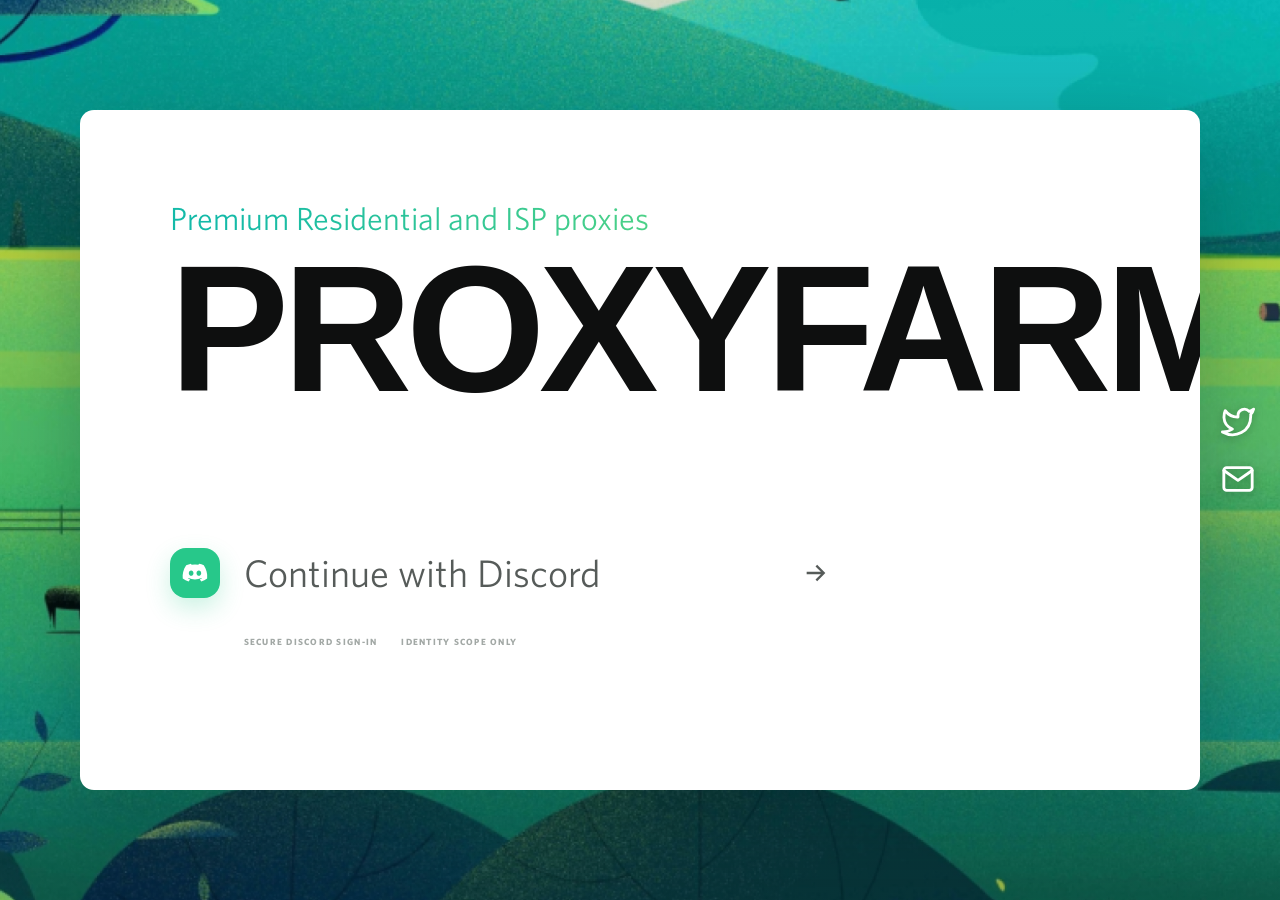
==== commit e590e4a0: "Deploy production-ready ProxyFarm portal" ====
--- a/index.html
+++ b/index.html
@@ -5,6 +5,7 @@
     <meta name="viewport" content="width=device-width, initial-scale=1.0" />
     <meta name="description" content="ProxyFarm residential and ISP proxy dashboard." />
     <meta name="theme-color" content="#27c88a" />
+    <meta name="referrer" content="no-referrer" />
     <title>ProxyFarm — Proxy Dashboard</title>
     <link rel="icon" href="assets/proxyfarm-logo.png" type="image/png" />
     <link rel="stylesheet" href="styles.css" />
@@ -23,10 +24,9 @@
           <span>Continue with Discord</span>
           <svg viewBox="0 0 24 24" aria-hidden="true"><path d="m13 5 7 7-7 7-1.4-1.4 4.6-4.6H4v-2h12.2l-4.6-4.6L13 5Z" /></svg>
         </button>
-        <button class="preview-entry" id="preview-entry" type="button">Preview the dashboard <span aria-hidden="true">→</span></button>
         <div class="login-meta">
-          <span>DISCORD OAUTH</span>
-          <span>DEMO DASHBOARD</span>
+          <span>SECURE DISCORD SIGN-IN</span>
+          <span>IDENTITY SCOPE ONLY</span>
         </div>
       </div>
       <div class="login-socials" aria-label="ProxyFarm links">
@@ -43,7 +43,7 @@
 
       <aside class="sidebar" aria-label="Primary navigation">
         <div class="sidebar-content">
-          <button class="logo-button" type="button" data-route="home" aria-label="Return to ProxyFarm home">
+          <button class="logo-button" type="button" data-route="isp" aria-label="Open ISP dashboard">
             <img src="assets/proxyfarm-logo.png" alt="ProxyFarm" />
           </button>
           <nav class="sidebar-links">
@@ -65,7 +65,7 @@
             <div class="sidebar-socials">
               <a href="mailto:support@proxy-farm.com" aria-label="Email support"><img src="assets/mail.svg" alt="" /></a>
               <a href="https://twitter.com/proxyfarm" target="_blank" rel="noreferrer" aria-label="ProxyFarm on Twitter"><img src="assets/twitter.svg" alt="" /></a>
-              <button type="button" data-info aria-label="View demo information">i</button>
+              <button type="button" data-info aria-label="View account help">i</button>
             </div>
           </div>
         </div>
@@ -84,7 +84,7 @@
           </div>
           <div class="account-user">
             <div class="account-avatar"><img id="account-avatar" src="assets/proxyfarm-arrow.png" alt="" /></div>
-            <span id="account-name">Demo Account</span>
+            <span id="account-name">ProxyFarm Account</span>
             <button type="button" id="logout-button" aria-label="Log out">
               <svg viewBox="0 0 16 20" aria-hidden="true"><path d="M0 10a1 1 0 0 0 1 1h7.6l-2.3 2.3a1 1 0 1 0 1.4 1.4l4-4a1 1 0 0 0 0-1.4l-4-4a1 1 0 1 0-1.4 1.4L8.6 9H1a1 1 0 0 0-1 1Zm13-10H3a3 3 0 0 0-3 3v3a1 1 0 0 0 2 0V3a1 1 0 0 1 1-1h10a1 1 0 0 1 1 1v14a1 1 0 0 1-1 1H3a1 1 0 0 1-1-1v-3a1 1 0 0 0-2 0v3a3 3 0 0 0 3 3h10a3 3 0 0 0 3-3V3a3 3 0 0 0-3-3Z" /></svg>
             </button>
@@ -93,21 +93,21 @@
 
         <div class="status-banner" role="status">
           <span class="status-pulse" aria-hidden="true"></span>
-          <strong>All systems operational</strong>
-          <span>ISP and residential gateways are responding normally.</span>
+          <strong>Account tools ready</strong>
+          <span>Credential formatting, export, and plan requests are available.</span>
         </div>
 
         <section class="dashboard-view is-visible" data-view="isp" aria-labelledby="isp-heading">
           <div class="section-heading">
-            <div><h3 id="isp-heading">ISP Proxy List</h3><p>Your allocated private ISP endpoints.</p></div>
+            <div><h3 id="isp-heading">ISP Proxy List</h3><p>Create and export ISP credentials in standard proxy format.</p></div>
             <div class="section-actions">
               <button class="outline-button csv-button" id="download-isp" type="button"><svg viewBox="0 0 24 24" aria-hidden="true"><path d="M11 3h2v10l3.5-3.5 1.4 1.4-5.9 5.9-5.9-5.9 1.4-1.4L11 13V3Zm-6 16h14v2H5v-2Z" /></svg>Download CSV</button>
-              <button class="green-button compact" id="refresh-isp" type="button">Rotate credentials</button>
+              <button class="green-button compact" id="refresh-isp" type="button">Refresh list</button>
             </div>
           </div>
           <article class="proxy-history">
             <div class="history-head">
-              <div><span>ISP 25</span><small>ACTIVE ALLOCATION · USER/PASS AUTH</small></div>
+              <div><span>ISP 25</span><small>CREDENTIAL FORMAT · USER/PASS AUTH</small></div>
               <button class="copy-all" id="copy-isp" type="button">COPY ALL</button>
             </div>
             <div class="proxy-list" id="isp-list" aria-live="polite"></div>
@@ -130,14 +130,14 @@
             <article class="usage-card">
               <div class="metric-icon" aria-hidden="true"><svg viewBox="0 0 42 42"><path d="M21 3C11.4 3 5 5.8 5 9.4s6.4 6.4 16 6.4 16-2.8 16-6.4S30.6 3 21 3Zm-16 11v6c0 3.6 6.4 6.4 16 6.4s16-2.8 16-6.4v-6c-3.3 2.7-9 4.2-16 4.2S8.3 16.7 5 14Zm0 11v5.6c0 4.2 7.6 6.4 16 6.4s16-2.2 16-6.4V25c-3.3 2.7-9 4.2-16 4.2S8.3 27.7 5 25Z" /></svg></div>
               <h3>Data Usage</h3><p>Current residential plan</p>
-              <div class="usage-table"><span>Status<strong>Active</strong></span><span>Data<strong id="plan-data">50 GB</strong></span><span>Used<strong id="used-data">12.4 GB</strong></span></div>
+              <div class="usage-table"><span>Status<strong>Ready</strong></span><span>Data<strong id="plan-data">50 GB</strong></span><span>Used<strong id="used-data">0.0 GB</strong></span></div>
               <div class="usage-track"><span id="usage-progress"></span></div>
-              <small id="usage-caption">37.6 GB remaining in this billing period.</small>
+              <small id="usage-caption">Usage updates when an account data source is connected.</small>
             </article>
 
             <article class="booster-card">
               <div class="metric-icon bolt-icon" aria-hidden="true"><svg viewBox="0 0 31 49"><path d="M30.4 18.8a1 1 0 0 0-.9-.5H17.1L19.2 1a1 1 0 0 0-1.9-.6L.1 29a1 1 0 0 0 .9 1.5h12.2l-1.7 17.2a1 1 0 0 0 1.9.6l17-28.5Z" /></svg></div>
-              <h3>Purchase Boosters</h3><p>Add data to the current plan</p>
+              <h3>Request Boosters</h3><p>Ask support to add data to your plan</p>
               <div class="booster-row"><button type="button" data-booster="1"><i>1</i><span>1GB</span></button><button type="button" data-booster="2"><i>2</i><span>2GB</span></button><button type="button" data-booster="3"><i>3</i><span>3GB</span></button><button type="button" data-booster="4"><i>4</i><span>4GB</span></button></div>
               <button class="text-link" type="button" data-route="purchase">Visit the store for more →</button>
             </article>
@@ -150,22 +150,22 @@
         </section>
 
         <section class="dashboard-view" data-view="purchase" aria-labelledby="purchase-heading">
-          <div class="section-heading purchase-heading"><div><h3 id="purchase-heading">Proxy Plans</h3><p>Choose a package for the demo account.</p></div><span class="available-badge">PLANS AVAILABLE</span></div>
+          <div class="section-heading purchase-heading"><div><h3 id="purchase-heading">Proxy Plans</h3><p>Choose a package and send a pre-addressed order request.</p></div><span class="available-badge">ORDER BY EMAIL</span></div>
           <div class="plans-grid">
             <article class="plan-card">
               <div class="card-heading"><svg class="product-icon" viewBox="0 0 20 18" aria-hidden="true"><path d="M1 2h3l2.1 9.1a2 2 0 0 0 2 1.6h7.4a2 2 0 0 0 1.9-1.4L19 5H6.1l-.5-2.2A1 1 0 0 0 4.6 2H1Zm7.2 13.1a1.45 1.45 0 1 0 0 2.9 1.45 1.45 0 0 0 0-2.9Zm7.2 0a1.45 1.45 0 1 0 0 2.9 1.45 1.45 0 0 0 0-2.9Z" /></svg><h3>ISP Proxies</h3></div>
               <ul><li>No data restrictions</li><li>Private ISP endpoints</li><li>Username and password authentication</li><li>30-day plan period</li></ul>
-              <label>Plan<select id="isp-plan"><option value="50">25 ISP — $50</option><option value="90">50 ISP — $90</option><option value="160">100 ISP — $160</option></select></label>
-              <button class="green-button plan-button" type="button" data-plan="ISP 25">ADD TO ACCOUNT · $50</button>
+              <label>Plan<select id="isp-plan"><option value="50" data-plan="25 ISP">25 ISP — $50</option><option value="90" data-plan="50 ISP">50 ISP — $90</option><option value="160" data-plan="100 ISP">100 ISP — $160</option></select></label>
+              <button class="green-button plan-button" type="button" data-plan="25 ISP" data-price="50">REQUEST PLAN · $50</button>
             </article>
             <article class="plan-card">
               <div class="card-heading"><svg class="product-icon" viewBox="0 0 24 24" aria-hidden="true"><path d="M12 2a8 8 0 0 0-8 8v2H2v8h20v-8h-2v-2a8 8 0 0 0-8-8Zm-5 8a5 5 0 0 1 10 0v2H7v-2Zm-2 5h14v2H5v-2Z" /></svg><h3>Residential</h3></div>
               <ul><li>Global rotating pool</li><li>Country-level targeting</li><li>Sticky session support</li><li>Usage-based data packs</li></ul>
-              <label>Data<select id="resi-plan"><option value="80">10 GB — $80</option><option value="160">25 GB — $160</option><option value="280">50 GB — $280</option></select></label>
-              <button class="green-button plan-button" type="button" data-plan="Residential 10 GB">ADD TO ACCOUNT · $80</button>
+              <label>Data<select id="resi-plan"><option value="80" data-plan="Residential 10 GB">10 GB — $80</option><option value="160" data-plan="Residential 25 GB">25 GB — $160</option><option value="280" data-plan="Residential 50 GB">50 GB — $280</option></select></label>
+              <button class="green-button plan-button" type="button" data-plan="Residential 10 GB" data-price="80">REQUEST PLAN · $80</button>
             </article>
           </div>
-          <p class="purchase-note">Plan selection updates this browser-only demo account. No card details or payment information are collected.</p>
+          <p class="purchase-note">Order requests open in your email app addressed to ProxyFarm support. This dashboard never asks for or stores card details.</p>
         </section>
 
         <footer class="dashboard-footer"><span>PROXYFARM · PREMIUM PROXY INFRASTRUCTURE</span><span id="footer-year"></span></footer>
@@ -176,7 +176,7 @@
       <div class="loading-card">
         <img src="assets/proxyfarm-arrow.png" alt="" />
         <strong id="loading-title">Preparing proxy records</strong>
-        <span id="loading-message">Connecting to gateways…</span>
+        <span id="loading-message">Preparing your workspace…</span>
         <div class="loading-track"><i id="loading-progress"></i></div>
         <small id="loading-time">0.0s</small>
       </div>
@@ -185,10 +185,10 @@
     <dialog class="info-dialog" id="info-dialog">
       <button class="dialog-close" id="dialog-close" type="button" aria-label="Close">×</button>
       <img src="assets/proxyfarm-arrow.png" alt="" />
-      <span>PROXYFARM · DEMO ENVIRONMENT</span>
-      <h2>About this dashboard</h2>
-      <p>This interface demonstrates the ProxyFarm customer experience. Endpoint credentials follow the production format but are not connected to a proxy network.</p>
-      <ul><li>Discord authorization requests basic identity only</li><li>Credentials are generated locally in your browser</li><li>Plan changes stay in the current browser session</li><li>No payment information is collected</li></ul>
+      <span>PROXYFARM · ACCOUNT HELP</span>
+      <h2>Using the dashboard</h2>
+      <p>Sign in with Discord to access credential tools, exports, and plan requests.</p>
+      <ul><li>Discord authorization requests basic identity only</li><li>Credentials use the standard host:port:username:password format</li><li>CSV and clipboard exports are generated on your device</li><li>Plan requests are sent directly to ProxyFarm support</li></ul>
     </dialog>
 
     <div class="toast-region" id="toast-region" aria-live="polite" aria-atomic="true"></div>
--- a/styles.css
+++ b/styles.css
@@ -41,9 +41,6 @@
 .dashboard-entry > svg { width: 28px; fill: currentColor; transition: transform 160ms ease; }
 .discord-mark svg { width: 28px; fill: #fff; }
 .dashboard-entry:hover > svg { transform: translateX(6px); }
-.preview-entry { margin: 12px 0 0 74px; border: 0; background: transparent; padding: 0; color: #89908c; cursor: pointer; font-size: 12px; font-weight: 600; }
-.preview-entry:hover, .preview-entry:focus-visible { color: var(--green-dark); outline: none; }
-.preview-entry span { margin-left: 5px; }
 .login-meta { display: flex; gap: 24px; margin: 30px 0 0 74px; color: #a2a8a5; font-size: 9px; font-weight: 700; letter-spacing: .14em; }
 .login-socials { position: fixed; right: 20px; top: 50%; display: flex; flex-direction: column; gap: 12px; transform: translateY(-50%); }
 .login-socials a, .sidebar-socials a, .sidebar-socials button { display: grid; width: 45px; height: 45px; place-items: center; border: 0; background: transparent; cursor: pointer; }
@@ -212,7 +209,6 @@
   .discord-mark { width: 38px; height: 38px; border-radius: 12px; }
   .discord-mark svg { width: 22px; }
   .dashboard-entry > span:not(.discord-mark) { font-size: 23px; line-height: 1.15; }
-  .preview-entry { margin-left: 51px; }
   .login-meta { align-items: flex-start; flex-direction: column; gap: 7px; margin: 25px 0 0 51px; }
   .main { width: 100%; max-width: 100vw; overflow-x: hidden; padding-right: 16px; padding-left: 16px; }
   .topbar { align-items: flex-start; }
